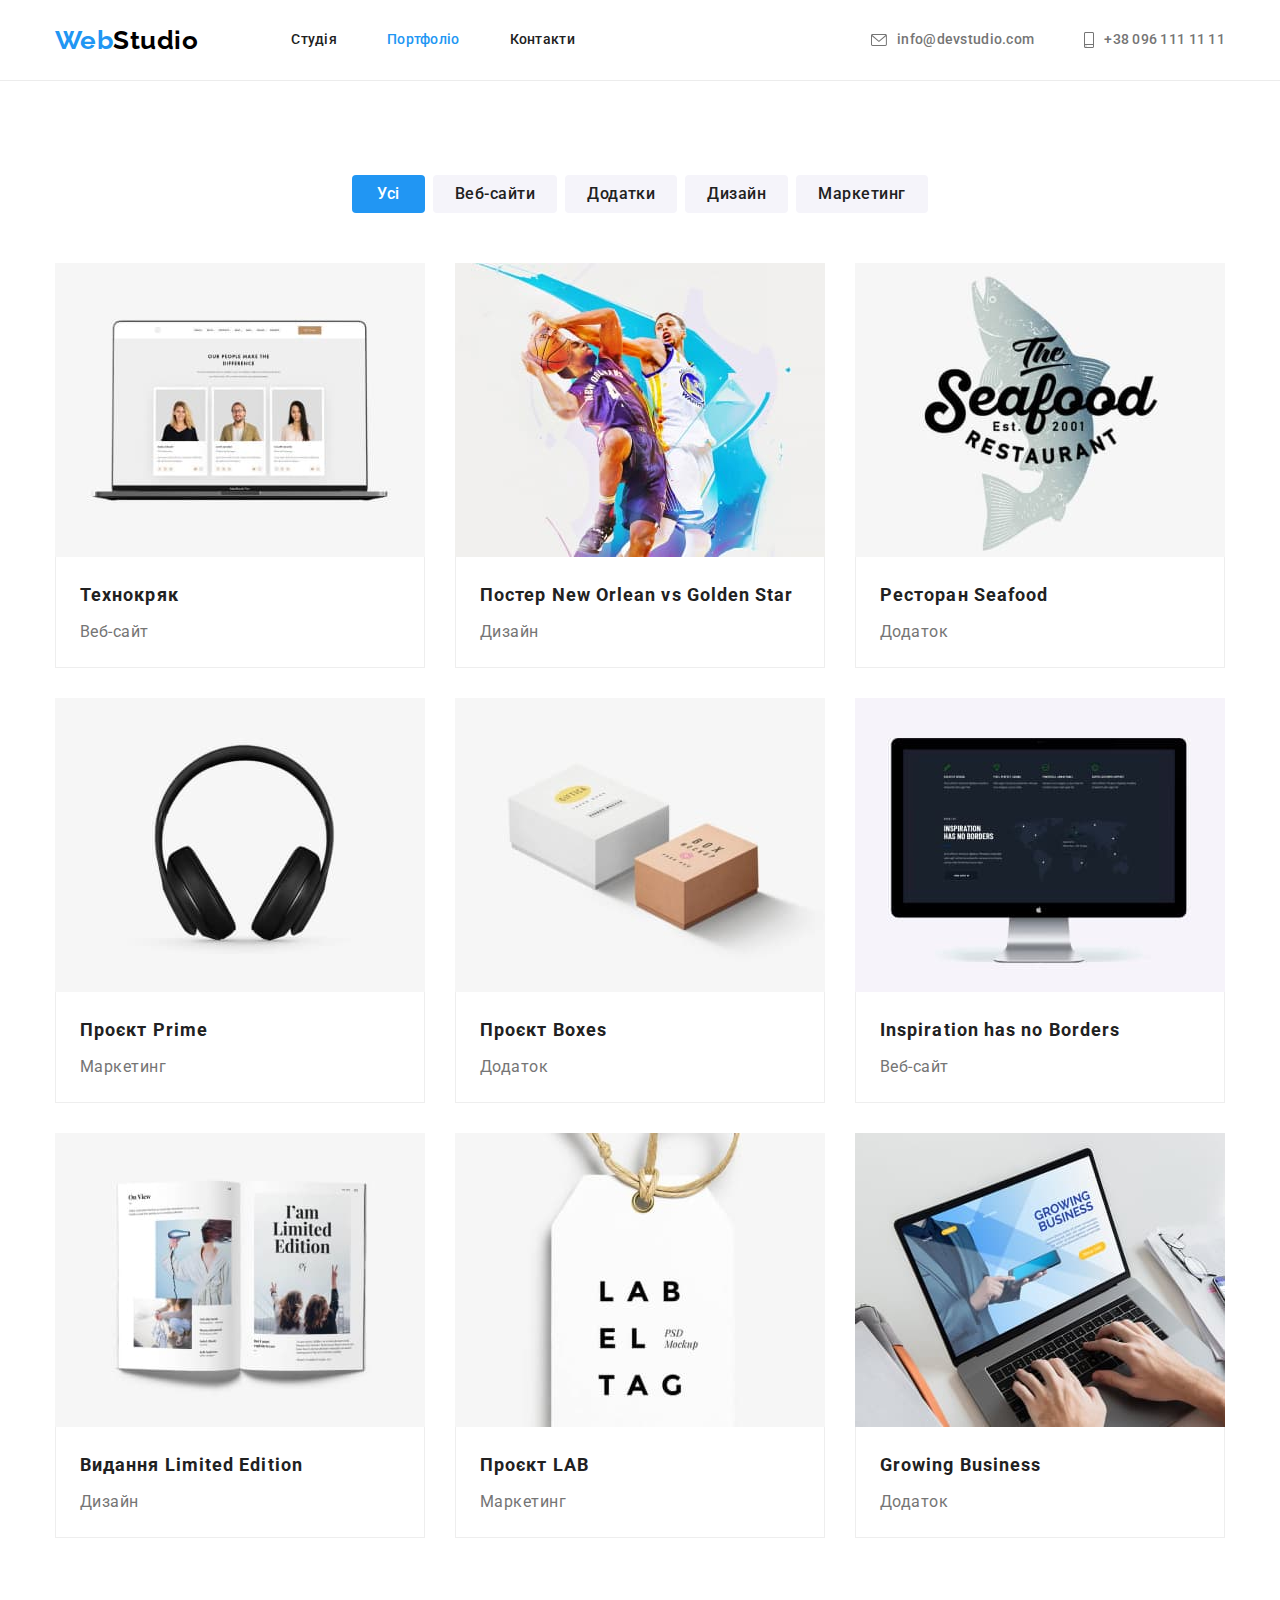
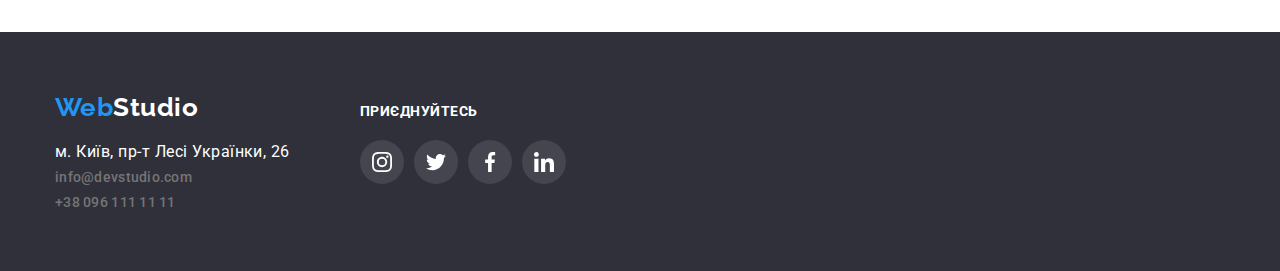
==== portfolio.html @ 7fc438fb "start module 5" ====
<!DOCTYPE html>
<html lang="uk">
  <head>
    <meta charset="UTF-8" />
    <meta http-equiv="X-UA-Compatible" content="IE=edge" />
    <meta name="viewport" content="width=device-width, initial-scale=1.0" />
    <title>WebStudio</title>
    <link
      href="https://fonts.googleapis.com/css2?family=Raleway:wght@700&family=Roboto:wght@400;500;700;900&display=swap"
      rel="stylesheet"
    />
    <link
      rel="stylesheet"
      href="https://cdnjs.cloudflare.com/ajax/libs/modern-normalize/1.1.0/modern-normalize.min.css"
    />
    <link rel="stylesheet" href="./css/styles.css" />
  </head>
  <body>
    <!-- CAP -->
    <header class="header">
      <div class="conteiner content-header">
        <nav class="main-nav">
          <a class="logo" href="./" lang="en"><span class="logo-web">Web</span>Studio</a>
          <ul class="nav-list list">
            <li class="nav-item">
              <a class="nav-link" href="./index.html">Студія</a>
            </li>
            <li class="nav-item">
              <a class="nav-link current" href="./portfolio.html">Портфоліо</a>
            </li>
            <li class="nav-item"><a class="nav-link" href="#">Контакти</a></li>
          </ul>
        </nav>
        <ul class="contacts-list list">
          <li class="contact-item">
            <a class="contacts-link" href="mailto:info@devstudio.com">
              <svg class="contacts-icon" width="16" height="12">
                <use href="./images/icons.svg#icon-email"></use>
              </svg>
              <span>info@devstudio.com</span></a
            >
          </li>
          <li class="contact-item">
            <a class="contacts-link" href="tel:+380961111111">
              <svg class="contacts-icon" width="10" height="16">
                <use href="./images/icons.svg#icon-smartphone"></use>
              </svg>
              <span>+38 096 111 11 11</span></a
            >
          </li>
        </ul>
      </div>
    </header>
    <!-- FILTER-HERO -->
    <main>
      <section class="section">
        <div class="conteiner">
          <!-- заголовок візуально прихований за допомогою css -->
          <h1 class="visually-hidden">Портфоліо наших робіт</h1>
          <ul class="filter-list list">
            <li class="filter-item">
              <button class="filter-btn current" type="button">Усі</button>
            </li>
            <li class="filter-item"><button class="filter-btn" type="button">Веб-сайти</button></li>
            <li class="filter-item"><button class="filter-btn" type="button">Додатки</button></li>
            <li class="filter-item"><button class="filter-btn" type="button">Дизайн</button></li>
            <li class="filter-item"><button class="filter-btn" type="button">Маркетинг</button></li>
          </ul>
          <!-- PROJECTS -->
          <ul class="projects-set list">
            <li class="project-list">
              <a class="project-link" href="#" target="_blank" rel="noopener noreferrer nofollow">
                <img src="./images/project1.jpg" alt="Веб-сайт Технокряк" width="370" />
                <div class="project-content">
                  <h2 class="project-title">Технокряк</h2>
                  <p class="project-text">Веб-сайт</p>
                </div>
              </a>
            </li>

            <li class="project-list">
              <a class="project-link" href="#" target="_blank" rel="noopener noreferrer nofollow">
                <img
                  src="./images/project2.jpg"
                  alt="Постер New Orlean vs Golden Star"
                  width="370"
                />
                <div class="project-content">
                  <h2 class="project-title" lang="en">Постер New Orlean vs Golden Star</h2>
                  <p class="project-text">Дизайн</p>
                </div>
              </a>
            </li>

            <li class="project-list">
              <a class="project-link" href="#" target="_blank" rel="noopener noreferrer nofollow">
                <img src="./images/project3.jpg" alt="Додаток ресторану Seafood" width="370" />
                <div class="project-content">
                  <h2 class="project-title">Ресторан Seafood</h2>
                  <p class="project-text">Додаток</p>
                </div>
              </a>
            </li>

            <li class="project-list">
              <a class="project-link" href="#" target="_blank" rel="noopener noreferrer nofollow">
                <img src="./images/project4.jpg" alt="Маркетинговий проект Prime" width="370" />
                <div class="project-content">
                  <h2 class="project-title">Проєкт Prime</h2>
                  <p class="project-text">Маркетинг</p>
                </div>
              </a>
            </li>

            <li class="project-list">
              <a class="project-link" href="#" target="_blank" rel="noopener noreferrer nofollow">
                <img src="./images/project5.jpg" alt="Проєкт додатку Boxes" width="370" />
                <div class="project-content">
                  <h2 class="project-title">Проєкт Boxes</h2>
                  <p class="project-text">Додаток</p>
                </div>
              </a>
            </li>

            <li class="project-list">
              <a class="project-link" href="#" target="_blank" rel="noopener noreferrer nofollow">
                <img
                  src="./images/project6.jpg"
                  alt="Веб-сайт Inspiration has no Borders"
                  width="370"
                />
                <div class="project-content">
                  <h2 class="project-title" lang="en">Inspiration has no Borders</h2>
                  <p class="project-text">Веб-сайт</p>
                </div>
              </a>
            </li>

            <li class="project-list">
              <a class="project-link" href="#" target="_blank" rel="noopener noreferrer nofollow">
                <img
                  src="./images/project7.jpg"
                  alt="Дизайнерське видання Limited Edition"
                  width="370"
                />
                <div class="project-content">
                  <h2 class="project-title" lang="en">Видання Limited Edition</h2>
                  <p class="project-text">Дизайн</p>
                </div>
              </a>
            </li>

            <li class="project-list">
              <a class="project-link" href="#" target="_blank" rel="noopener noreferrer nofollow">
                <img src="./images/project8.jpg" alt="Маркетинговий проект LAB" width="370" />
                <div class="project-content">
                  <h2 class="project-title">Проєкт LAB</h2>
                  <p class="project-text">Маркетинг</p>
                </div>
              </a>
            </li>

            <li class="project-list">
              <a class="project-link" href="#" target="_blank" rel="noopener noreferrer nofollow">
                <img src="./images/project9.jpg" alt="Додаток Growing Business" width="370" />
                <div class="project-content">
                  <h2 class="project-title" lang="en">Growing Business</h2>
                  <p class="project-text">Додаток</p>
                </div>
              </a>
            </li>
          </ul>
        </div>
      </section>
    </main>
    <!-- BASEMENT -->
    <footer class="footer">
      <div class="conteiner">
        <div class="address-conteiner">
          <a class="logo" href="./" lang="en"><span class="logo-web">Web</span>Studio</a>
          <address class="footer-address">
            <ul class="address-list list">
              <li class="address-item">
                <a
                  class="address-logo"
                  href="https://goo.gl/maps/8SpiSnEE1Zgthn1p6"
                  target="_blank"
                  rel="noopener noreferrer nofollow"
                  >м. Київ, пр-т Лесі Українки, 26</a
                >
              </li>
              <li class="address-item">
                <a class="contacts-link" href="mailto:info@devstudio.com">info@devstudio.com</a>
              </li>
              <li class="address-item">
                <a class="contacts-link" href="tel:+380961111111">+38 096 111 11 11</a>
              </li>
            </ul>
          </address>
        </div>
        <div class="social-conteiner">
          <p class="social-title">приєднуйтесь</p>
          <ul class="social-list list">
            <li class="social-item">
              <a href="#" class="social-icon" target="_blank" rel="noopener noreferrer nofollow">
                <svg class="icon" width="20" height="20">
                  <use href="./images/icons.svg#icon-instagram"></use>
                </svg>
              </a>
            </li>
            <li class="social-item">
              <a href="#" class="social-icon" target="_blank" rel="noopener noreferrer nofollow">
                <svg class="icon" width="20" height="20">
                  <use href="./images/icons.svg#icon-twitter"></use>
                </svg>
              </a>
            </li>
            <li class="social-item">
              <a href="#" class="social-icon" target="_blank" rel="noopener noreferrer nofollow">
                <svg class="icon" width="20" height="20">
                  <use href="./images/icons.svg#icon-facebook"></use>
                </svg>
              </a>
            </li>
            <li class="social-item">
              <a href="#" class="social-icon" target="_blank" rel="noopener noreferrer nofollow">
                <svg class="icon" width="20" height="20">
                  <use href="./images/icons.svg#icon-linkedin"></use>
                </svg>
              </a>
            </li>
          </ul>
        </div>
      </div>
    </footer>
  </body>
</html>
---- css/styles.css ----
/* для тегу <h1> color: #FFFFFF;
   для тегу <h2; h3> color: #212121;
   для тегу <p> color: #757575;
   для :hover color: #2196F3;
   додатковий фон background-color: #F5F4FA;
   фон для <footer> background-color: #2F303A;
*/

:root {
  --title-color: #212121;
  --text-color: #757575;
  --hover-accent-color: #2196f3;
  --hover-second-color: #188ce8;
  --primary-white-color: #ffffff;
  --background-second-color: #f5f4fa;
  --hero-footer-bgc: #2f303a;
  --icons-color: #afb1b8;
  --card-set-gap: 30px;
}

body {
  background-color: #ffffff;
  color: var(--title-color);

  font-family: 'Roboto', sans-serif;
  letter-spacing: 0.03em;
}

/* CAP */
.header {
  border-bottom: 1px solid #ececec;
}

.section {
  padding-top: 94px;
  padding-bottom: 94px;
}

.no-padding {
  padding-top: 0;
}

.conteiner {
  margin-left: auto;
  margin-right: auto;
  width: 1200px;
  padding: 0 15px;
}

/* властивість для <ul>, забираємо крапки */
.list {
  list-style: none;
  padding: 0;
  margin: 0;
}

.content-header {
  display: flex;
  align-items: center;
}

.main-nav {
  display: flex;
  align-items: center;
}

.logo {
  color: #000000;

  font-family: 'Raleway', sans-serif;
  font-weight: 700;
  font-size: 26px;
  line-height: 1.19;
  text-decoration: none;
}

.logo-web {
  color: var(--hover-accent-color);
}

.nav-list {
  display: flex;
  margin-left: 93px;
}

.nav-item:not(:last-child) {
  margin-right: 50px;
}

.nav-link {
  display: block;
  padding: 32px 0;

  color: var(--title-color);
  font-weight: 500;
  font-size: 14px;
  line-height: 1.14;
  letter-spacing: 0.02em;
  text-decoration: none;
}

.contacts-list {
  display: flex;
  margin-left: auto;
}

.contact-item:not(:last-child) {
  margin-right: 50px;
}

.contacts-link {
  color: var(--text-color);
  font-weight: 500;
  font-size: 14px;
  line-height: 1.14;
  letter-spacing: 0.02em;
  text-decoration: none;

  display: flex;
  align-items: center;
}

.contacts-icon {
  margin-right: 10px;
  fill: currentColor;
}

.nav-link:hover,
.nav-link:focus,
.contacts-link:hover,
.contacts-link:focus {
  color: var(--hover-accent-color);
}

.current {
  color: var(--hover-accent-color);
}

/* HERO */
.section.hero {
  padding-top: 200px;
  padding-bottom: 200px;
  margin: 0 auto;
  max-width: 1600px;
  height: 600px;
  background-image: linear-gradient(to right, rgba(47, 48, 58, 0.4), rgba(47, 48, 58, 0.4)),
    url(../images/bg-img.jpg);
  background-repeat: no-repeat;
  background-position: center;
  background-size: cover;
}

.hero {
  background-color: var(--hero-footer-bgc);
  text-align: center;
}

h1,
h2,
h3,
p {
  margin-top: 0;
  margin-bottom: 0;
}

img {
  display: block;
  min-width: 100%;
  height: auto;
}

.hero-title {
  color: var(--primary-white-color);
  font-style: 400;
  font-weight: 900;
  font-size: 44px;
  line-height: 1.36;
  letter-spacing: 0.06em;
  text-transform: uppercase;

  margin-bottom: 30px;
}

.button {
  background-color: var(--hover-accent-color);
  color: var(--primary-white-color);

  font-family: inherit;
  font-weight: 700;
  font-size: 16px;
  line-height: 1.88;
  letter-spacing: 0.06em;

  cursor: pointer;
  border-radius: 4px;
  padding: 10px 32px;
  border: none;
}

.button:hover,
.button:focus {
  background-color: var(--hover-second-color);
  color: var(--primary-white-color);
}

/* FEATURES */
/* властивість для прихованого заголовку */
.visually-hidden {
  position: absolute;
  white-space: nowrap;
  width: 1px;
  height: 1px;
  overflow: hidden;
  border: 0;
  padding: 0;
  clip: rect(0 0 0 0);
  clip-path: inset(50%);
  margin: -1px;
}

.features-list {
  display: flex;
}

.features-item {
  width: 270px;
}

.features-item:not(:last-child) {
  margin-right: var(--card-set-gap);
}

.features-stone {
  display: flex;
  align-items: center;
  justify-content: center;

  width: 100%;
  height: 120px;

  background-color: var(--background-second-color);
  border-radius: 4px;
  margin-bottom: var(--card-set-gap);
}

.features-title {
  font-weight: 700;
  font-size: 14px;
  line-height: 1.14;
  text-transform: uppercase;

  margin-bottom: 10px;
}

.features-text {
  color: var(--text-color);

  font-size: 14px;
  line-height: 1.71;
}

/* SERVICES */
.services-list {
  display: flex;
}

.services-item:not(:last-child) {
  margin-right: var(--card-set-gap);
}

.section-title {
  font-size: 36px;
  line-height: 1.17;
  text-align: center;

  margin-bottom: 50px;
}

/* TEAM */
.team {
  background-color: var(--background-second-color);
}

.team-list {
  display: flex;
  flex-wrap: wrap;
  margin-left: calc(-1 * var(--card-set-gap));
  margin-top: calc(-1 * var(--card-set-gap));
}

.team-item {
  background-color: var(--primary-white-color);

  box-shadow: 0px 1px 3px rgba(0, 0, 0, 0.12), 0px 1px 1px rgba(0, 0, 0, 0.14),
    0px 2px 1px rgba(0, 0, 0, 0.2);
  border-radius: 0px 0px 4px 4px;

  flex-basis: calc((100% / 4) - var(--card-set-gap));
  margin-left: var(--card-set-gap);
  margin-top: var(--card-set-gap);
}

/* .team-item:not(:last-child) {
  margin-right: var(--card-set-gap);
} */

.team-content {
  text-align: center;
  padding: 30px 0;
}

.team-title {
  font-weight: 500;
  font-size: 16px;
  line-height: 1.19;

  margin-bottom: 10px;
}

.team-text {
  color: var(--text-color);
  font-size: 16px;
  line-height: 1.19;
  margin-bottom: 16px;
}

.icons-list {
  display: flex;
  align-items: center;
  justify-content: center;
}

.icon-item {
  width: 44px;
  height: 44px;
}

.icon-item:not(:last-child) {
  margin-right: 10px;
}

.icon-link {
  color: var(--icons-color);

  display: flex;
  align-items: center;
  justify-content: center;

  width: 100%;
  height: 100%;
  border-radius: 50%;
}

.icon {
  fill: currentColor;
}

.icon-link:hover,
.icon-link:focus {
  background-color: var(--hover-accent-color);
  color: var(--primary-white-color);
}

/* CLIENTS */

.clients-list {
  display: flex;
  flex-wrap: wrap;

  margin-left: calc(-1 * var(--card-set-gap));
}

.clients-item {
  width: 170px;
  height: 92px;

  flex-basis: calc((100% / 6) - var(--card-set-gap));
  margin-left: var(--card-set-gap);
}

.clients-icon {
  color: var(--icons-color);

  display: flex;
  align-items: center;
  justify-content: center;

  width: 100%;
  height: 100%;
  border: 1px solid var(--icons-color);
  border-radius: 4px;
}

.clients-icon:hover,
.clients-icon:focus {
  border: 1px solid var(--hover-accent-color);
  color: var(--hover-accent-color);
}

/* BASEMENT */
.footer {
  background-color: var(--hero-footer-bgc);
  padding: 60px 0;
}

.footer .conteiner {
  display: flex;
  align-content: center;
  align-items: baseline;
}

.address-conteiner {
  display: flex;
  flex-direction: column;
  margin-right: 70px;
}

.footer .logo {
  color: var(--primary-white-color);
  margin-bottom: 20px;
}

.footer-address {
  font-style: normal;
}

.address-item:not(:last-child) {
  margin-bottom: 9px;
}

.address-logo {
  color: var(--primary-white-color);
  text-decoration: none;
  margin-bottom: 20px;
}

.address-logo:hover,
.address-logo:focus {
  color: var(--hover-accent-color);
}

.social-title {
  color: var(--primary-white-color);
  font-weight: 700;
  font-size: 14px;
  line-height: 1.14;
  text-transform: uppercase;

  margin-bottom: 20px;
}

.social-list {
  display: flex;
}

.social-item {
  width: 44px;
  height: 44px;
}

.social-item:not(:last-child) {
  margin-right: 10px;
}

.social-icon {
  color: var(--primary-white-color);
  background-color: rgba(255, 255, 255, 0.1);

  display: flex;
  align-items: center;
  justify-content: center;

  width: 100%;
  height: 100%;
  border-radius: 50%;
}

.social-icon:hover,
.social-icon:focus {
  background-color: var(--hover-accent-color);
}

/* ----------PORTFOLIO STYLES---------- */
/* FILTER */
.filter-list {
  display: flex;
  justify-content: center;
  margin-bottom: 50px;
}

.filter-item:not(:last-child) {
  margin-right: 8px;
}

.filter-btn {
  background-color: var(--background-second-color);
  color: var(--title-color);

  font-family: inherit;
  font-weight: 500;
  font-size: 16px;
  line-height: 1.62;
  letter-spacing: 0.03em;

  border-radius: 4px;
  border: none;
  cursor: pointer;

  padding: 6px 22px;
}

.filter-btn:hover,
.filter-btn:focus {
  background-color: var(--hover-accent-color);
  color: var(--primary-white-color);
  box-shadow: 0px 3px 1px rgba(0, 0, 0, 0.1), 0px 1px 2px rgba(0, 0, 0, 0.08),
    0px 2px 2px rgba(0, 0, 0, 0.12);
}

.filter-btn.current {
  background-color: var(--hover-accent-color);
  color: var(--primary-white-color);
  padding: 6px 25px;
}

/* PROJECTS */
.projects-set {
  display: flex;
  flex-wrap: wrap;

  margin-left: calc(-1 * var(--card-set-gap));
  margin-top: calc(-1 * var(--card-set-gap));
}

.project-list {
  flex-basis: calc((100% / 3) - var(--card-set-gap));
  margin-left: var(--card-set-gap);
  margin-top: var(--card-set-gap);
}

.project-link {
  text-decoration: none;
  display: block;
}

.project-link:hover,
.project-link:focus {
  box-shadow: 0px 1px 1px rgba(0, 0, 0, 0.12), 0px 4px 4px rgba(0, 0, 0, 0.06),
    1px 4px 6px rgba(0, 0, 0, 0.16);
}

.project-content {
  padding-left: 24px;
  padding-top: 20px;
  padding-bottom: 20px;
  border: 1px solid #eeeeee;
  border-top: none;
}

.project-title {
  color: var(--title-color);

  font-size: 18px;
  line-height: 2;
  letter-spacing: 0.06em;

  margin-bottom: 4px;
}

.project-text {
  color: var(--text-color);

  font-size: 16px;
  line-height: 1.88;
}
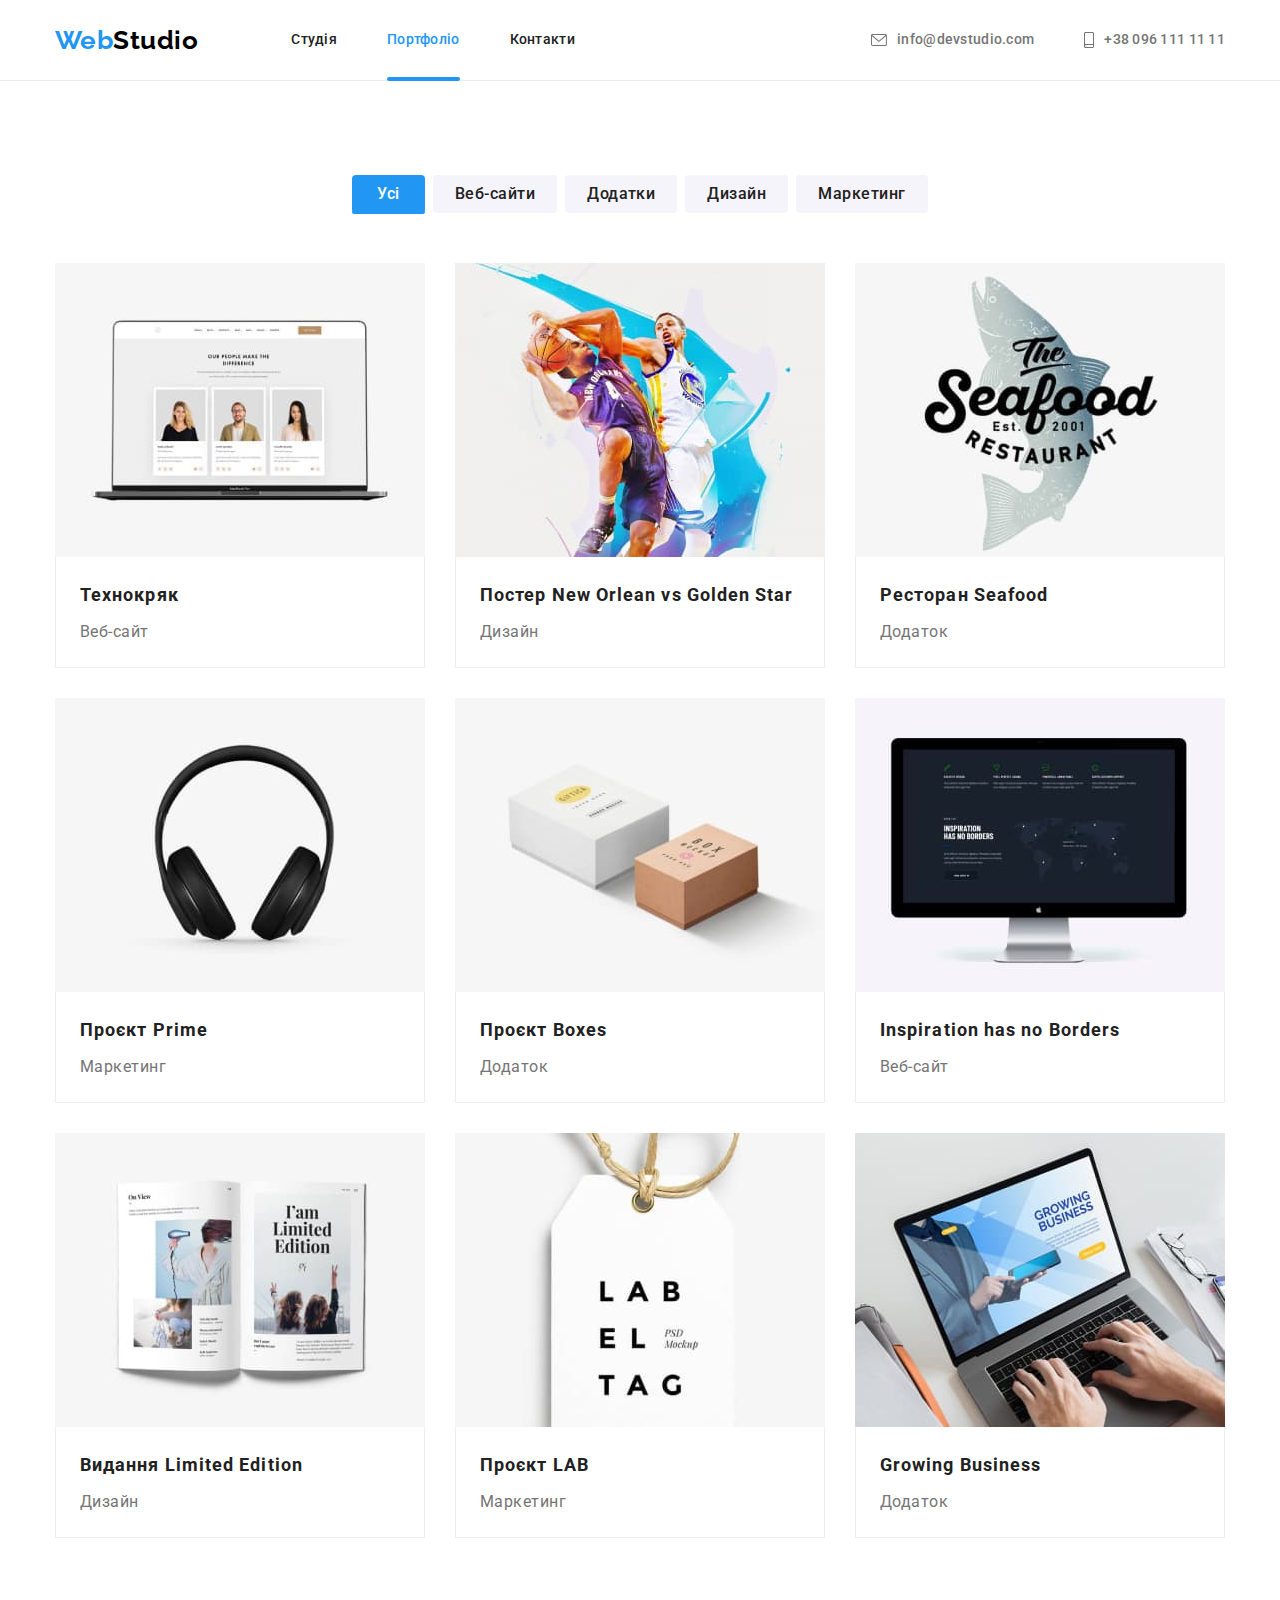
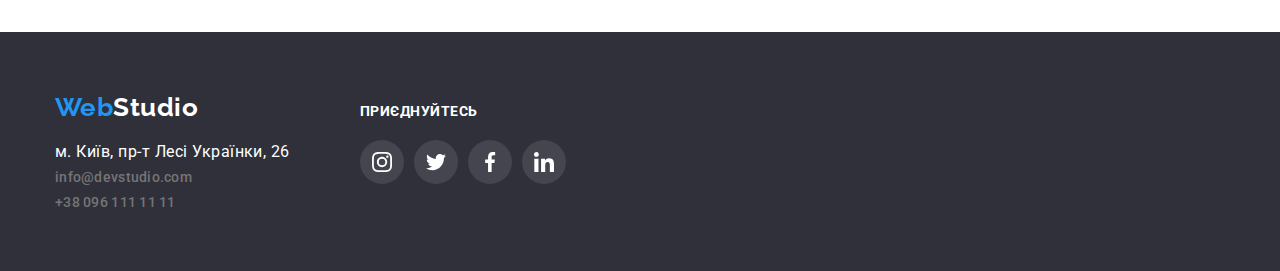
==== commit dfd43373: "Синій оверлей з текстом на картках сторінки Портфоліо" ====
--- a/portfolio.html
+++ b/portfolio.html
@@ -70,7 +70,16 @@
           <ul class="projects-set list">
             <li class="project-list">
               <a class="project-link" href="#" target="_blank" rel="noopener noreferrer nofollow">
-                <img src="./images/project1.jpg" alt="Веб-сайт Технокряк" width="370" />
+                <div class="project-thumb">
+                  <img src="./images/project1.jpg" alt="Веб-сайт Технокряк" width="370" />
+                  <div class="project-overlay">
+                    <p class="overlay-text">
+                      Ресурс пропонує комплексні пропозиції з різним рівнем функціоналу та сервісів.
+                      Все це дозволить відвідувачу отримати вичерпні відомості про компанію чи
+                      приватну особу.
+                    </p>
+                  </div>
+                </div>
                 <div class="project-content">
                   <h2 class="project-title">Технокряк</h2>
                   <p class="project-text">Веб-сайт</p>
@@ -80,11 +89,21 @@
 
             <li class="project-list">
               <a class="project-link" href="#" target="_blank" rel="noopener noreferrer nofollow">
-                <img
-                  src="./images/project2.jpg"
-                  alt="Постер New Orlean vs Golden Star"
-                  width="370"
-                />
+                <div class="project-thumb">
+                  <img
+                    src="./images/project2.jpg"
+                    alt="Постер New Orlean vs Golden Star"
+                    width="370"
+                  />
+                  <div class="project-overlay">
+                    <p class="overlay-text">
+                      Ресурс пропонує комплексні пропозиції з різним рівнем функціоналу та сервісів.
+                      Все це дозволить відвідувачу отримати вичерпні відомості про компанію чи
+                      приватну особу.
+                    </p>
+                  </div>
+                </div>
+
                 <div class="project-content">
                   <h2 class="project-title" lang="en">Постер New Orlean vs Golden Star</h2>
                   <p class="project-text">Дизайн</p>
@@ -94,7 +113,16 @@
 
             <li class="project-list">
               <a class="project-link" href="#" target="_blank" rel="noopener noreferrer nofollow">
-                <img src="./images/project3.jpg" alt="Додаток ресторану Seafood" width="370" />
+                <div class="project-thumb">
+                  <img src="./images/project3.jpg" alt="Додаток ресторану Seafood" width="370" />
+                  <div class="project-overlay">
+                    <p class="overlay-text">
+                      Ресурс пропонує комплексні пропозиції з різним рівнем функціоналу та сервісів.
+                      Все це дозволить відвідувачу отримати вичерпні відомості про компанію чи
+                      приватну особу.
+                    </p>
+                  </div>
+                </div>
                 <div class="project-content">
                   <h2 class="project-title">Ресторан Seafood</h2>
                   <p class="project-text">Додаток</p>
@@ -104,7 +132,16 @@
 
             <li class="project-list">
               <a class="project-link" href="#" target="_blank" rel="noopener noreferrer nofollow">
-                <img src="./images/project4.jpg" alt="Маркетинговий проект Prime" width="370" />
+                <div class="project-thumb">
+                  <img src="./images/project4.jpg" alt="Маркетинговий проект Prime" width="370" />
+                  <div class="project-overlay">
+                    <p class="overlay-text">
+                      Ресурс пропонує комплексні пропозиції з різним рівнем функціоналу та сервісів.
+                      Все це дозволить відвідувачу отримати вичерпні відомості про компанію чи
+                      приватну особу.
+                    </p>
+                  </div>
+                </div>
                 <div class="project-content">
                   <h2 class="project-title">Проєкт Prime</h2>
                   <p class="project-text">Маркетинг</p>
@@ -114,7 +151,16 @@
 
             <li class="project-list">
               <a class="project-link" href="#" target="_blank" rel="noopener noreferrer nofollow">
-                <img src="./images/project5.jpg" alt="Проєкт додатку Boxes" width="370" />
+                <div class="project-thumb">
+                  <img src="./images/project5.jpg" alt="Проєкт додатку Boxes" width="370" />
+                  <div class="project-overlay">
+                    <p class="overlay-text">
+                      Ресурс пропонує комплексні пропозиції з різним рівнем функціоналу та сервісів.
+                      Все це дозволить відвідувачу отримати вичерпні відомості про компанію чи
+                      приватну особу.
+                    </p>
+                  </div>
+                </div>
                 <div class="project-content">
                   <h2 class="project-title">Проєкт Boxes</h2>
                   <p class="project-text">Додаток</p>
@@ -124,11 +170,20 @@
 
             <li class="project-list">
               <a class="project-link" href="#" target="_blank" rel="noopener noreferrer nofollow">
-                <img
-                  src="./images/project6.jpg"
-                  alt="Веб-сайт Inspiration has no Borders"
-                  width="370"
-                />
+                <div class="project-thumb">
+                  <img
+                    src="./images/project6.jpg"
+                    alt="Веб-сайт Inspiration has no Borders"
+                    width="370"
+                  />
+                  <div class="project-overlay">
+                    <p class="overlay-text">
+                      Ресурс пропонує комплексні пропозиції з різним рівнем функціоналу та сервісів.
+                      Все це дозволить відвідувачу отримати вичерпні відомості про компанію чи
+                      приватну особу.
+                    </p>
+                  </div>
+                </div>
                 <div class="project-content">
                   <h2 class="project-title" lang="en">Inspiration has no Borders</h2>
                   <p class="project-text">Веб-сайт</p>
@@ -138,11 +193,20 @@
 
             <li class="project-list">
               <a class="project-link" href="#" target="_blank" rel="noopener noreferrer nofollow">
-                <img
-                  src="./images/project7.jpg"
-                  alt="Дизайнерське видання Limited Edition"
-                  width="370"
-                />
+                <div class="project-thumb">
+                  <img
+                    src="./images/project7.jpg"
+                    alt="Дизайнерське видання Limited Edition"
+                    width="370"
+                  />
+                  <div class="project-overlay">
+                    <p class="overlay-text">
+                      Ресурс пропонує комплексні пропозиції з різним рівнем функціоналу та сервісів.
+                      Все це дозволить відвідувачу отримати вичерпні відомості про компанію чи
+                      приватну особу.
+                    </p>
+                  </div>
+                </div>
                 <div class="project-content">
                   <h2 class="project-title" lang="en">Видання Limited Edition</h2>
                   <p class="project-text">Дизайн</p>
@@ -152,7 +216,16 @@
 
             <li class="project-list">
               <a class="project-link" href="#" target="_blank" rel="noopener noreferrer nofollow">
-                <img src="./images/project8.jpg" alt="Маркетинговий проект LAB" width="370" />
+                <div class="project-thumb">
+                  <img src="./images/project8.jpg" alt="Маркетинговий проект LAB" width="370" />
+                  <div class="project-overlay">
+                    <p class="overlay-text">
+                      Ресурс пропонує комплексні пропозиції з різним рівнем функціоналу та сервісів.
+                      Все це дозволить відвідувачу отримати вичерпні відомості про компанію чи
+                      приватну особу.
+                    </p>
+                  </div>
+                </div>
                 <div class="project-content">
                   <h2 class="project-title">Проєкт LAB</h2>
                   <p class="project-text">Маркетинг</p>
@@ -162,7 +235,16 @@
 
             <li class="project-list">
               <a class="project-link" href="#" target="_blank" rel="noopener noreferrer nofollow">
-                <img src="./images/project9.jpg" alt="Додаток Growing Business" width="370" />
+                <div class="project-thumb">
+                  <img src="./images/project9.jpg" alt="Додаток Growing Business" width="370" />
+                  <div class="project-overlay">
+                    <p class="overlay-text">
+                      Ресурс пропонує комплексні пропозиції з різним рівнем функціоналу та сервісів.
+                      Все це дозволить відвідувачу отримати вичерпні відомості про компанію чи
+                      приватну особу.
+                    </p>
+                  </div>
+                </div>
                 <div class="project-content">
                   <h2 class="project-title" lang="en">Growing Business</h2>
                   <p class="project-text">Додаток</p>
@@ -182,7 +264,7 @@
             <ul class="address-list list">
               <li class="address-item">
                 <a
-                  class="address-logo"
+                  class="address-company"
                   href="https://goo.gl/maps/8SpiSnEE1Zgthn1p6"
                   target="_blank"
                   rel="noopener noreferrer nofollow"
--- a/css/styles.css
+++ b/css/styles.css
@@ -88,6 +88,8 @@
 }
 
 .nav-link {
+  /* position: relative; */
+
   display: block;
   padding: 32px 0;
 
@@ -97,7 +99,31 @@
   line-height: 1.14;
   letter-spacing: 0.02em;
   text-decoration: none;
-}
+
+  transition: color 250ms cubic-bezier(0.4, 0, 0.2, 1);
+}
+
+/* На випадок, якщо ::after - це :hover */
+/* .nav-link::after {
+  position: absolute;
+  left: 0;
+  bottom: 0;
+
+  display: block;
+  content: ' ';
+  width: 100%;
+  height: 4px;
+  background-color: var(--hover-accent-color);
+  border-radius: 2px;
+  bottom: -1px;
+
+  transform: scaleX(0);
+  transition: transform 250ms cubic-bezier(0.4, 0, 0.2, 1);
+}
+
+.nav-link:hover::after {
+  transform: scaleX(1);
+} */
 
 .contacts-list {
   display: flex;
@@ -118,6 +144,8 @@
 
   display: flex;
   align-items: center;
+
+  transition: color 250ms cubic-bezier(0.4, 0, 0.2, 1);
 }
 
 .contacts-icon {
@@ -133,7 +161,22 @@
 }
 
 .current {
+  position: relative;
   color: var(--hover-accent-color);
+}
+
+.current::after {
+  position: absolute;
+  left: 0;
+  bottom: 0;
+
+  display: block;
+  content: ' ';
+  width: 100%;
+  height: 4px;
+  background-color: var(--hover-accent-color);
+  border-radius: 2px;
+  bottom: -1px;
 }
 
 /* HERO */
@@ -195,6 +238,8 @@
   border-radius: 4px;
   padding: 10px 32px;
   border: none;
+
+  transition: background-color 250ms cubic-bezier(0.4, 0, 0.2, 1);
 }
 
 .button:hover,
@@ -268,6 +313,30 @@
   margin-right: var(--card-set-gap);
 }
 
+.services-item {
+  position: relative;
+}
+
+.services-text {
+  position: absolute;
+  bottom: 0;
+  left: 0;
+  width: 100%;
+  height: 70px;
+
+  display: flex;
+  align-items: center;
+  justify-content: center;
+
+  font-weight: 700;
+  font-size: 14px;
+  line-height: 1.14;
+  text-transform: uppercase;
+
+  color: var(--primary-white-color);
+  background-image: linear-gradient(to right, rgba(47, 48, 58, 0.8), rgba(47, 48, 58, 0.8));
+}
+
 .section-title {
   font-size: 36px;
   line-height: 1.17;
@@ -349,6 +418,9 @@
   width: 100%;
   height: 100%;
   border-radius: 50%;
+
+  transition: background-color 250ms cubic-bezier(0.4, 0, 0.2, 1),
+    color 250ms cubic-bezier(0.4, 0, 0.2, 1);
 }
 
 .icon {
@@ -389,6 +461,8 @@
   height: 100%;
   border: 1px solid var(--icons-color);
   border-radius: 4px;
+
+  transition: color 250ms cubic-bezier(0.4, 0, 0.2, 1), border 250ms cubic-bezier(0.4, 0, 0.2, 1);
 }
 
 .clients-icon:hover,
@@ -428,14 +502,15 @@
   margin-bottom: 9px;
 }
 
-.address-logo {
+.address-company {
   color: var(--primary-white-color);
   text-decoration: none;
   margin-bottom: 20px;
-}
-
-.address-logo:hover,
-.address-logo:focus {
+  transition: color 250ms cubic-bezier(0.4, 0, 0.2, 1);
+}
+
+.address-company:hover,
+.address-company:focus {
   color: var(--hover-accent-color);
 }
 
@@ -473,11 +548,78 @@
   width: 100%;
   height: 100%;
   border-radius: 50%;
+
+  transition: background-color 250ms cubic-bezier(0.4, 0, 0.2, 1);
 }
 
 .social-icon:hover,
 .social-icon:focus {
   background-color: var(--hover-accent-color);
+}
+
+.backdrop {
+  position: fixed;
+  top: 0;
+  left: 0;
+  width: 100%;
+  height: 100%;
+  background-color: rgba(0, 0, 0, 0.2);
+
+  opacity: 1;
+  transition: opacity 250ms cubic-bezier(0.4, 0, 0.2, 1);
+}
+
+.backdrop.is-hidden {
+  opacity: 0;
+  pointer-events: none;
+}
+
+.backdrop.is-hidden .modal-window {
+  transform: translate(-50%, -50%) scale(0.8);
+}
+
+.modal-window {
+  position: absolute;
+  top: 50%;
+  left: 50%;
+  transform: translate(-50%, -50%) scale(1);
+
+  min-width: 528px;
+  min-height: 581px;
+
+  background-color: var(--primary-white-color);
+  box-shadow: 0px 1px 3px rgba(0, 0, 0, 0.12), 0px 1px 1px rgba(0, 0, 0, 0.14),
+    0px 2px 1px rgba(0, 0, 0, 0.2);
+  border-radius: 4px;
+
+  transition: transform 250ms cubic-bezier(0.4, 0, 0.2, 1),
+    opacity 250ms cubic-bezier(0.4, 0, 0.2, 1);
+}
+
+.modal-button {
+  position: absolute;
+  top: 0;
+  right: 0;
+
+  display: flex;
+  align-items: center;
+  justify-content: center;
+
+  width: 30px;
+  height: 30px;
+  margin-top: 8px;
+  margin-right: 8px;
+  border: 1px solid rgba(0, 0, 0, 0.1);
+  border-radius: 50%;
+  cursor: pointer;
+
+  color: #000000;
+  background-color: var(--primary-white-color);
+  transition: color 250ms cubic-bezier(0.4, 0, 0.2, 1);
+}
+
+.modal-button:hover {
+  color: var(--hover-accent-color);
 }
 
 /* ----------PORTFOLIO STYLES---------- */
@@ -505,8 +647,12 @@
   border-radius: 4px;
   border: none;
   cursor: pointer;
+  box-shadow: none;
 
   padding: 6px 22px;
+  transition: color 250ms cubic-bezier(0.4, 0, 0.2, 1),
+    background-color 250ms cubic-bezier(0.4, 0, 0.2, 1),
+    box-shadow 250ms cubic-bezier(0.4, 0, 0.2, 1);
 }
 
 .filter-btn:hover,
@@ -541,12 +687,49 @@
 .project-link {
   text-decoration: none;
   display: block;
+
+  transition: box-shadow 250ms cubic-bezier(0.4, 0, 0.2, 1);
 }
 
 .project-link:hover,
 .project-link:focus {
   box-shadow: 0px 1px 1px rgba(0, 0, 0, 0.12), 0px 4px 4px rgba(0, 0, 0, 0.06),
     1px 4px 6px rgba(0, 0, 0, 0.16);
+}
+
+.project-thumb {
+  position: relative;
+  display: flex;
+  overflow: hidden;
+}
+
+.project-overlay {
+  position: absolute;
+  top: 0;
+  left: 0;
+  width: 100%;
+  height: 100%;
+  background-color: rgba(33, 150, 243, 0.9);
+
+  transform: translateY(100%);
+  transition: transform 250ms cubic-bezier(0.4, 0, 0.2, 1);
+}
+
+.project-link:hover .project-overlay {
+  transform: translateY(0);
+}
+
+.overlay-text {
+  position: absolute;
+  top: 0;
+  left: 0;
+
+  display: inline-block;
+  padding: 63px 24px;
+
+  font-size: 18px;
+  line-height: 1.56;
+  color: var(--primary-white-color);
 }
 
 .project-content {
